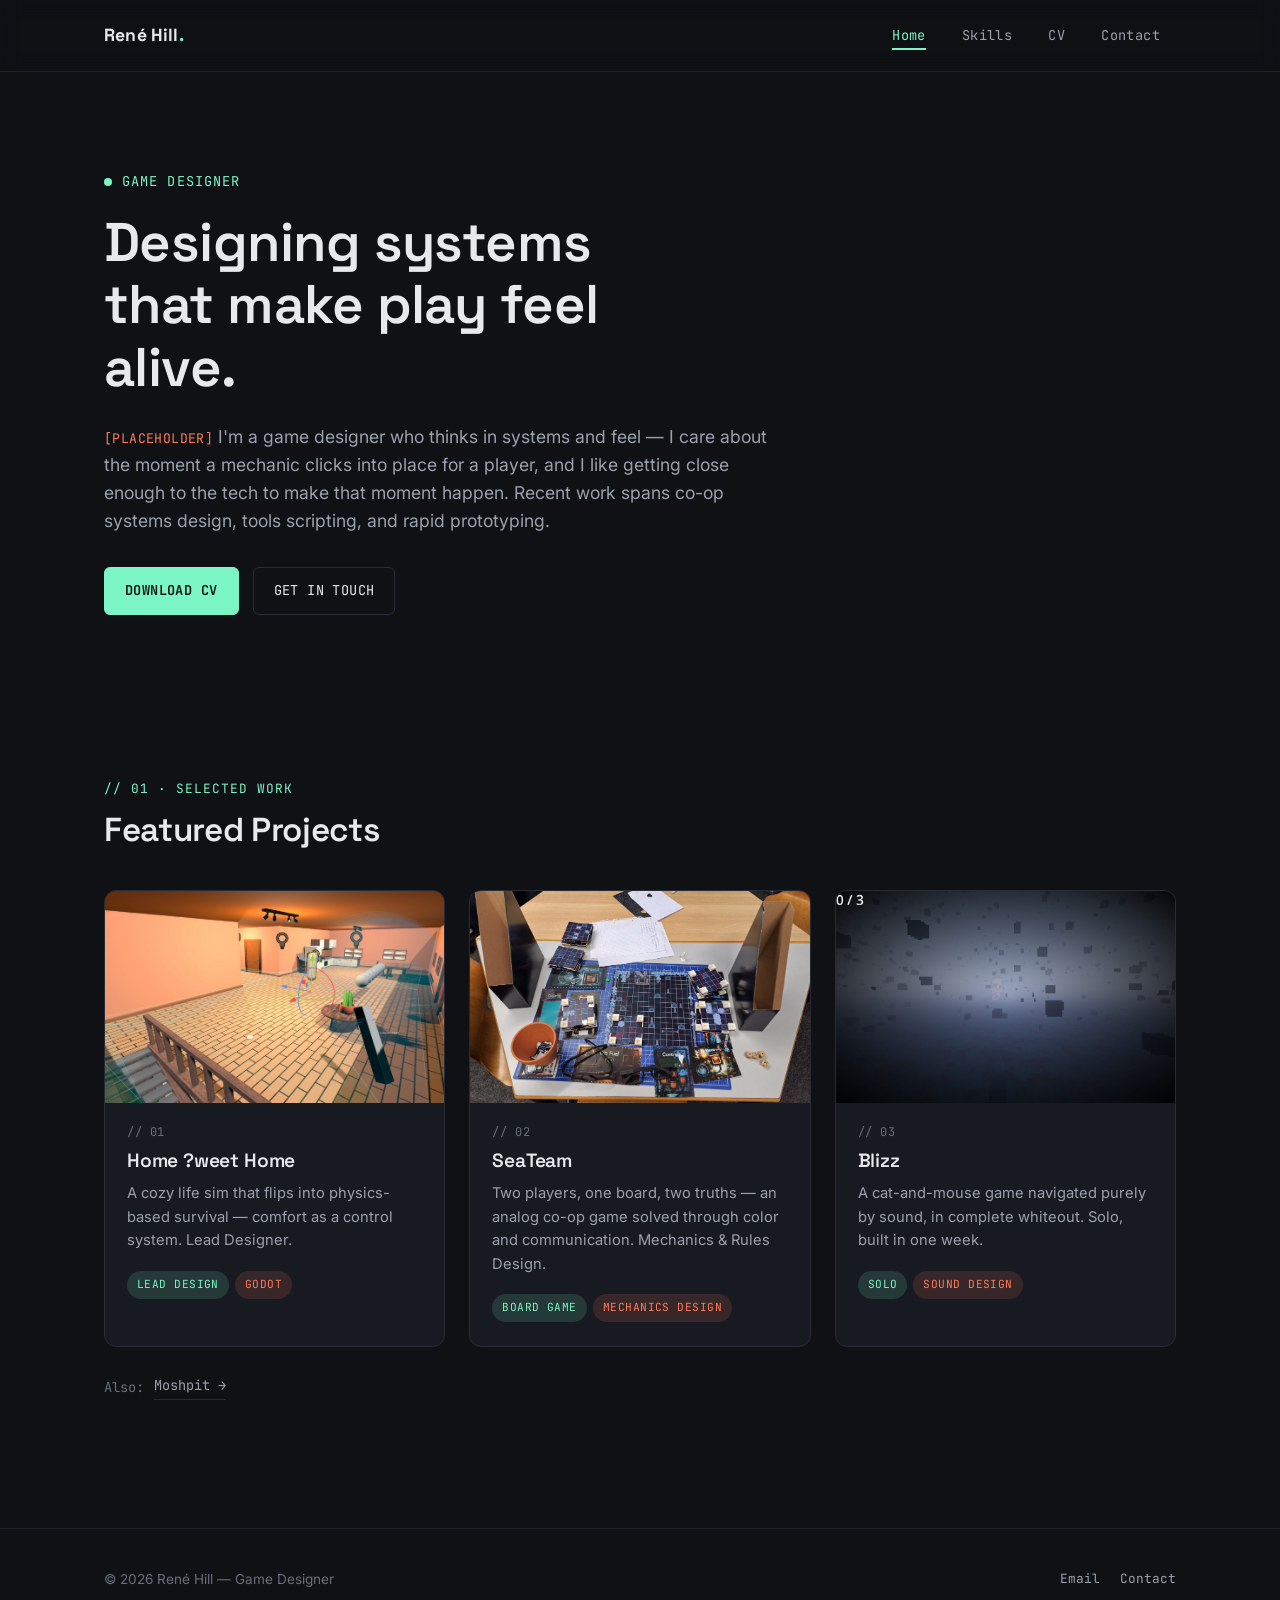
==== index.html @ 654c9f9a "Port" ====
<!doctype html>
<html lang="en">
<head>
  <meta charset="UTF-8" />
  <meta name="viewport" content="width=device-width, initial-scale=1.0" />
  <title>René Hill — Game Designer</title>
  <meta name="description" content="Portfolio of René Hill, Game Designer. Selected projects, skills, and CV." />

  <link rel="preconnect" href="https://fonts.googleapis.com" />
  <link rel="preconnect" href="https://fonts.gstatic.com" crossorigin />
  <link href="https://fonts.googleapis.com/css2?family=Inter:wght@400;500;600;700&family=Space+Grotesk:wght@500;600;700&family=JetBrains+Mono:wght@400;500&display=swap" rel="stylesheet" />

  <link rel="stylesheet" href="assets/css/style.css" />
</head>
<body>
  <a href="#main" class="skip-link">Skip to content</a>

  <header class="site-header">
    <div class="container header-inner">
      <a href="index.html" class="logo">René Hill<span class="accent">.</span></a>
      <nav class="site-nav" id="site-nav">
        <a href="index.html" class="nav-link">Home</a>
        <a href="skills.html" class="nav-link">Skills</a>
        <a href="cv.html" class="nav-link">CV</a>
        <a href="contact.html" class="nav-link">Contact</a>
      </nav>
      <button class="nav-toggle" id="nav-toggle" aria-label="Toggle navigation" aria-expanded="false">
        <span></span><span></span><span></span>
      </button>
    </div>
  </header>

  <main id="main">
    <section class="hero">
      <div class="container">
        <p class="hero-eyebrow">Game Designer</p>
        <h1>Designing systems that make play feel alive.</h1>
        <p class="hero-lede">
          <span class="placeholder">[PLACEHOLDER]</span>
          I'm a game designer who thinks in systems and feel — I care about the moment a mechanic clicks
          into place for a player, and I like getting close enough to the tech to make that moment happen.
          Recent work spans co-op systems design, tools scripting, and rapid prototyping.
        </p>
        <div class="hero-actions">
          <a href="cv.html" class="btn btn-primary">Download CV</a>
          <a href="contact.html" class="btn">Get in touch</a>
        </div>
      </div>
    </section>

    <section class="section" id="work">
      <div class="container">
        <div class="section-head">
          <p class="section-tag">// 01 · Selected Work</p>
          <h2>Featured Projects</h2>
        </div>

        <div class="project-grid">
          <a href="projects/home-sweet-home.html" class="project-card">
            <div class="project-card-media">
              <img src="assets/img/projects/home-sweet-home/hsh-cover.jpg" alt="Home Sweet Home — cozy first-person house interior" loading="lazy" />
            </div>
            <div class="project-card-body">
              <span class="project-card-index mono">// 01</span>
              <h3>Home ?weet Home</h3>
              <p>A cozy life sim that flips into physics-based survival — comfort as a control system. Lead Designer.</p>
              <div class="project-card-tags">
                <span class="tag">Lead Design</span>
                <span class="tag tag--alt">Godot</span>
              </div>
            </div>
          </a>

          <a href="projects/seateam.html" class="project-card">
            <div class="project-card-media">
              <img src="assets/img/projects/seateam/seateam-cover.jpg" alt="SeaTeam — finished physical board game prototype" loading="lazy" />
            </div>
            <div class="project-card-body">
              <span class="project-card-index mono">// 02</span>
              <h3>SeaTeam</h3>
              <p>Two players, one board, two truths — an analog co-op game solved through color and communication. Mechanics & Rules Design.</p>
              <div class="project-card-tags">
                <span class="tag">Board Game</span>
                <span class="tag tag--alt">Mechanics Design</span>
              </div>
            </div>
          </a>

          <a href="projects/blizz.html" class="project-card">
            <div class="project-card-media">
              <img src="assets/img/projects/blizz/blizz-cover.jpg" alt="Blizz — foggy first-person in-game screenshot" loading="lazy" />
            </div>
            <div class="project-card-body">
              <span class="project-card-index mono">// 03</span>
              <h3>Blizz</h3>
              <p>A cat-and-mouse game navigated purely by sound, in complete whiteout. Solo, built in one week.</p>
              <div class="project-card-tags">
                <span class="tag">Solo</span>
                <span class="tag tag--alt">Sound Design</span>
              </div>
            </div>
          </a>
        </div>

        <p class="more-projects">
          <span class="mono">Also:</span>
          <a href="projects/moshpit.html" class="more-link">Moshpit →</a>
        </p>
      </div>
    </section>
  </main>

  <footer class="site-footer">
    <div class="container footer-inner">
      <p>&copy; 2026 René Hill — Game Designer</p>
      <div class="footer-links">
        <a href="mailto:renehill170@gmail.com">Email</a>
        <a href="contact.html">Contact</a>
      </div>
    </div>
  </footer>

  <script src="assets/js/main.js"></script>
</body>
</html>
---- assets/css/style.css ----
/* =========================================================
   Portfolio — Global Styles
   Dark base, mint accent, playful "game UI" micro-details.
   ========================================================= */

:root {
  /* Color */
  --bg: #0f1115;
  --bg-alt: #12151b;
  --surface: #171a21;
  --surface-hover: #1d222b;
  --border: #262b35;
  --border-soft: #1e222b;

  --text: #e8e9ec;
  --text-muted: #9ba1ac;
  --text-faint: #676e7a;

  --accent: #7cf5c4;
  --accent-soft: rgba(124, 245, 196, 0.14);
  --accent-strong: #a8ffdf;
  --accent-2: #ff7a59;
  --accent-2-soft: rgba(255, 122, 89, 0.14);

  --danger: #ff6b6b;

  /* Type */
  --font-body: "Inter", -apple-system, BlinkMacSystemFont, "Segoe UI", sans-serif;
  --font-display: "Space Grotesk", var(--font-body);
  --font-mono: "JetBrains Mono", ui-monospace, SFMono-Regular, Menlo, monospace;

  /* Layout */
  --container-w: 1120px;
  --radius-sm: 6px;
  --radius: 12px;
  --radius-lg: 18px;
  --header-h: 72px;

  /* Motion */
  --ease: cubic-bezier(0.22, 1, 0.36, 1);
}

/* ---------- Reset ---------- */
*,
*::before,
*::after {
  box-sizing: border-box;
}

html {
  scroll-behavior: smooth;
}

body {
  margin: 0;
  background: var(--bg);
  color: var(--text);
  font-family: var(--font-body);
  font-size: 16px;
  line-height: 1.6;
  -webkit-font-smoothing: antialiased;
  text-rendering: optimizeLegibility;
}

img {
  max-width: 100%;
  display: block;
}

a {
  color: inherit;
  text-decoration: none;
}

ul {
  list-style: none;
  margin: 0;
  padding: 0;
}

h1,
h2,
h3,
h4 {
  font-family: var(--font-display);
  font-weight: 600;
  line-height: 1.15;
  margin: 0 0 0.5em;
  letter-spacing: -0.01em;
}

p {
  margin: 0 0 1em;
  color: var(--text-muted);
}

.mono {
  font-family: var(--font-mono);
}

/* ---------- Focus / accessibility ---------- */
:focus-visible {
  outline: 2px solid var(--accent);
  outline-offset: 3px;
  border-radius: 4px;
}

.skip-link {
  position: absolute;
  left: -9999px;
  top: 0;
  background: var(--accent);
  color: var(--bg);
  padding: 10px 16px;
  z-index: 200;
  font-weight: 600;
  border-radius: 0 0 8px 0;
}

.skip-link:focus {
  left: 0;
}

/* ---------- Layout helpers ---------- */
.container {
  width: 100%;
  max-width: var(--container-w);
  margin: 0 auto;
  padding: 0 24px;
}

.section {
  padding: 88px 0;
}

.section--tight {
  padding: 56px 0;
}

.section-tag {
  font-family: var(--font-mono);
  color: var(--accent);
  font-size: 0.8rem;
  letter-spacing: 0.08em;
  text-transform: uppercase;
  margin: 0 0 12px;
  display: inline-flex;
  align-items: center;
  gap: 8px;
}

.section-head {
  margin-bottom: 40px;
  max-width: 640px;
}

.section-head h2 {
  font-size: clamp(1.6rem, 2.6vw, 2.2rem);
}

/* ---------- Buttons ---------- */
.btn {
  display: inline-flex;
  align-items: center;
  gap: 8px;
  font-family: var(--font-mono);
  font-size: 0.85rem;
  letter-spacing: 0.03em;
  text-transform: uppercase;
  padding: 12px 20px;
  border-radius: var(--radius-sm);
  border: 1px solid var(--border);
  background: transparent;
  color: var(--text);
  cursor: pointer;
  transition: border-color 0.2s var(--ease), color 0.2s var(--ease),
    background 0.2s var(--ease), transform 0.15s var(--ease);
}

.btn:hover {
  border-color: var(--accent);
  color: var(--accent);
  transform: translateY(-2px);
}

.btn-primary {
  background: var(--accent);
  color: #06120d;
  border-color: var(--accent);
  font-weight: 600;
}

.btn-primary:hover {
  background: var(--accent-strong);
  border-color: var(--accent-strong);
  color: #06120d;
}

/* ---------- Header / Nav ---------- */
.site-header {
  position: sticky;
  top: 0;
  z-index: 100;
  height: var(--header-h);
  display: flex;
  align-items: center;
  background: rgba(15, 17, 21, 0.82);
  backdrop-filter: blur(10px);
  -webkit-backdrop-filter: blur(10px);
  border-bottom: 1px solid var(--border-soft);
}

.header-inner {
  display: flex;
  align-items: center;
  justify-content: space-between;
}

.logo {
  font-family: var(--font-display);
  font-weight: 700;
  font-size: 1.1rem;
  letter-spacing: 0.01em;
  display: inline-flex;
  align-items: baseline;
}

.logo .accent {
  color: var(--accent);
}

.site-nav {
  display: flex;
  align-items: center;
  gap: 4px;
}

.nav-link {
  position: relative;
  padding: 10px 16px;
  font-family: var(--font-mono);
  font-size: 0.85rem;
  letter-spacing: 0.03em;
  color: var(--text-muted);
  transition: color 0.2s var(--ease);
}

.nav-link::after {
  content: "";
  position: absolute;
  left: 16px;
  right: 16px;
  bottom: 6px;
  height: 2px;
  background: var(--accent);
  transform: scaleX(0);
  transform-origin: left;
  transition: transform 0.25s var(--ease);
}

.nav-link:hover,
.nav-link:focus-visible {
  color: var(--text);
}

.nav-link:hover::after,
.nav-link:focus-visible::after {
  transform: scaleX(1);
}

.nav-link.is-active {
  color: var(--accent);
}

.nav-link.is-active::after {
  transform: scaleX(1);
}

.nav-toggle {
  display: none;
  flex-direction: column;
  justify-content: center;
  gap: 5px;
  width: 40px;
  height: 40px;
  background: transparent;
  border: 1px solid var(--border);
  border-radius: var(--radius-sm);
  cursor: pointer;
}

.nav-toggle span {
  display: block;
  width: 18px;
  height: 2px;
  margin: 0 auto;
  background: var(--text);
  transition: transform 0.25s var(--ease), opacity 0.25s var(--ease);
}

.nav-toggle[aria-expanded="true"] span:nth-child(1) {
  transform: translateY(7px) rotate(45deg);
}

.nav-toggle[aria-expanded="true"] span:nth-child(2) {
  opacity: 0;
}

.nav-toggle[aria-expanded="true"] span:nth-child(3) {
  transform: translateY(-7px) rotate(-45deg);
}

/* ---------- Hero ---------- */
.hero {
  padding: 96px 0 72px;
}

.hero-eyebrow {
  font-family: var(--font-mono);
  color: var(--accent);
  font-size: 0.85rem;
  letter-spacing: 0.08em;
  text-transform: uppercase;
  margin-bottom: 18px;
  display: inline-flex;
  align-items: center;
  gap: 10px;
}

.hero-eyebrow::before {
  content: "";
  width: 8px;
  height: 8px;
  background: var(--accent);
  border-radius: 50%;
}

.hero h1 {
  font-size: clamp(2.2rem, 5vw, 3.4rem);
  max-width: 16ch;
  margin-bottom: 24px;
}

.hero-lede {
  font-size: 1.1rem;
  max-width: 62ch;
  color: var(--text-muted);
}

.hero-actions {
  display: flex;
  gap: 14px;
  margin-top: 32px;
  flex-wrap: wrap;
}

/* ---------- Project cards ---------- */
.project-grid {
  display: grid;
  grid-template-columns: repeat(auto-fit, minmax(260px, 1fr));
  gap: 24px;
}

.project-card {
  position: relative;
  display: flex;
  flex-direction: column;
  background: var(--surface);
  border: 1px solid var(--border);
  border-radius: var(--radius);
  overflow: hidden;
  transition: transform 0.28s var(--ease), border-color 0.28s var(--ease);
}

.project-card:hover,
.project-card:focus-visible {
  transform: translateY(-6px);
  border-color: var(--accent);
}

/* corner-bracket "targeting" frame, animates in on hover */
.project-card::before,
.project-card::after {
  content: "";
  position: absolute;
  width: 18px;
  height: 18px;
  border: 2px solid var(--accent);
  opacity: 0;
  transition: opacity 0.25s var(--ease), width 0.25s var(--ease), height 0.25s var(--ease);
  pointer-events: none;
  z-index: 2;
}

.project-card::before {
  top: 10px;
  left: 10px;
  border-right: none;
  border-bottom: none;
}

.project-card::after {
  bottom: 10px;
  right: 10px;
  border-left: none;
  border-top: none;
}

.project-card:hover::before,
.project-card:hover::after,
.project-card:focus-visible::before,
.project-card:focus-visible::after {
  opacity: 1;
  width: 24px;
  height: 24px;
}

.project-card-media {
  aspect-ratio: 16 / 10;
  background: linear-gradient(135deg, #1c202a, #12141a);
  position: relative;
  overflow: hidden;
}

.project-card-media img {
  width: 100%;
  height: 100%;
  object-fit: cover;
  transition: transform 0.4s var(--ease);
}

.project-card:hover .project-card-media img {
  transform: scale(1.05);
}

.placeholder-media {
  position: absolute;
  inset: 0;
  display: flex;
  align-items: center;
  justify-content: center;
  font-family: var(--font-mono);
  font-size: 0.75rem;
  letter-spacing: 0.08em;
  text-transform: uppercase;
  color: var(--text-faint);
  border: 1px dashed var(--border);
  margin: 10px;
  border-radius: var(--radius-sm);
}

.project-card-body {
  padding: 20px 22px 24px;
  display: flex;
  flex-direction: column;
  gap: 8px;
  flex: 1;
}

.project-card-index {
  font-family: var(--font-mono);
  font-size: 0.75rem;
  color: var(--text-faint);
  letter-spacing: 0.05em;
}

.project-card-body h3 {
  font-size: 1.2rem;
  margin-bottom: 2px;
}

.project-card-body p {
  font-size: 0.92rem;
  margin-bottom: 0;
}

.project-card-tags {
  display: flex;
  flex-wrap: wrap;
  gap: 6px;
  margin-top: 10px;
}

.tag {
  font-family: var(--font-mono);
  font-size: 0.7rem;
  letter-spacing: 0.04em;
  text-transform: uppercase;
  padding: 4px 9px;
  border-radius: 999px;
  background: var(--accent-soft);
  color: var(--accent);
  border: 1px solid transparent;
}

.tag--alt {
  background: var(--accent-2-soft);
  color: var(--accent-2);
}

.more-projects {
  margin: 28px 0 0;
  display: flex;
  align-items: center;
  gap: 10px;
  font-size: 0.85rem;
  color: var(--text-faint);
}

.more-link {
  font-family: var(--font-mono);
  font-size: 0.85rem;
  color: var(--text-muted);
  border-bottom: 1px solid var(--border);
  padding-bottom: 2px;
  transition: color 0.2s var(--ease), border-color 0.2s var(--ease);
}

.more-link:hover {
  color: var(--accent);
  border-color: var(--accent);
}

/* ---------- Generic content blocks ---------- */
.panel {
  background: var(--surface);
  border: 1px solid var(--border);
  border-radius: var(--radius);
  padding: 28px 30px;
}

.two-col {
  display: grid;
  grid-template-columns: repeat(2, 1fr);
  gap: 20px;
}

/* ---------- Skills ---------- */
.skills-grid {
  display: grid;
  grid-template-columns: repeat(2, 1fr);
  gap: 20px;
}

.skill-group {
  background: var(--surface);
  border: 1px solid var(--border);
  border-radius: var(--radius);
  padding: 26px 28px 8px;
  transition: border-color 0.25s var(--ease);
}

.skill-group:hover {
  border-color: var(--border-soft);
}

.skill-group h2 {
  display: flex;
  align-items: baseline;
  gap: 12px;
  font-size: 1.15rem;
  margin-bottom: 18px;
}

.skill-group h2 .mono {
  font-size: 0.8rem;
  color: var(--accent);
  letter-spacing: 0.06em;
}

.skill-list li {
  padding: 14px 0;
  border-top: 1px solid var(--border-soft);
  display: flex;
  flex-direction: column;
  gap: 4px;
}

.skill-list li:first-child {
  border-top: none;
}

.skill-name {
  font-weight: 600;
  font-size: 0.98rem;
}

.skill-context {
  font-size: 0.85rem;
  color: var(--text-muted);
}

/* ---------- Contact ---------- */
.contact-grid {
  display: grid;
  grid-template-columns: repeat(auto-fit, minmax(220px, 1fr));
  gap: 18px;
}

.contact-card {
  background: var(--surface);
  border: 1px solid var(--border);
  border-radius: var(--radius);
  padding: 24px 26px;
  display: flex;
  flex-direction: column;
  gap: 10px;
  transition: transform 0.25s var(--ease), border-color 0.25s var(--ease);
}

.contact-card:hover {
  transform: translateY(-4px);
  border-color: var(--accent);
}

.contact-card .contact-label {
  font-family: var(--font-mono);
  font-size: 0.72rem;
  letter-spacing: 0.08em;
  text-transform: uppercase;
  color: var(--accent);
}

.contact-card .contact-value {
  font-size: 1.05rem;
  font-weight: 600;
  word-break: break-word;
}

/* ---------- CV page ---------- */
.cv-panel {
  display: flex;
  align-items: center;
  justify-content: space-between;
  flex-wrap: wrap;
  gap: 24px;
}

.cv-panel-text h2 {
  margin-bottom: 8px;
}

/* ---------- Footer ---------- */
.site-footer {
  border-top: 1px solid var(--border-soft);
  padding: 40px 0;
  margin-top: 40px;
}

.footer-inner {
  display: flex;
  justify-content: space-between;
  align-items: center;
  flex-wrap: wrap;
  gap: 16px;
}

.footer-inner p {
  margin: 0;
  font-size: 0.85rem;
  color: var(--text-faint);
}

.footer-links {
  display: flex;
  gap: 20px;
}

.footer-links a {
  font-family: var(--font-mono);
  font-size: 0.8rem;
  color: var(--text-muted);
  transition: color 0.2s var(--ease);
}

.footer-links a:hover {
  color: var(--accent);
}

/* ---------- Placeholder marker ---------- */
.placeholder {
  color: var(--accent-2);
  font-family: var(--font-mono);
  font-size: 0.75em;
  letter-spacing: 0.03em;
}

/* ---------- Responsive ---------- */
@media (max-width: 860px) {
  .two-col {
    grid-template-columns: 1fr;
  }

  .skills-grid {
    grid-template-columns: 1fr;
  }
}

@media (max-width: 720px) {
  .nav-toggle {
    display: flex;
  }

  .site-nav {
    position: fixed;
    top: var(--header-h);
    left: 0;
    right: 0;
    flex-direction: column;
    align-items: stretch;
    background: var(--bg-alt);
    border-bottom: 1px solid var(--border);
    padding: 8px 24px 20px;
    gap: 2px;
    transform: translateY(-8px);
    opacity: 0;
    pointer-events: none;
    transition: transform 0.22s var(--ease), opacity 0.22s var(--ease);
  }

  .site-nav.is-open {
    transform: translateY(0);
    opacity: 1;
    pointer-events: auto;
  }

  .nav-link {
    padding: 14px 4px;
    border-bottom: 1px solid var(--border-soft);
  }

  .nav-link::after {
    display: none;
  }

  .hero {
    padding: 64px 0 48px;
  }

  .section {
    padding: 56px 0;
  }

  .footer-inner {
    flex-direction: column;
    align-items: flex-start;
  }
}
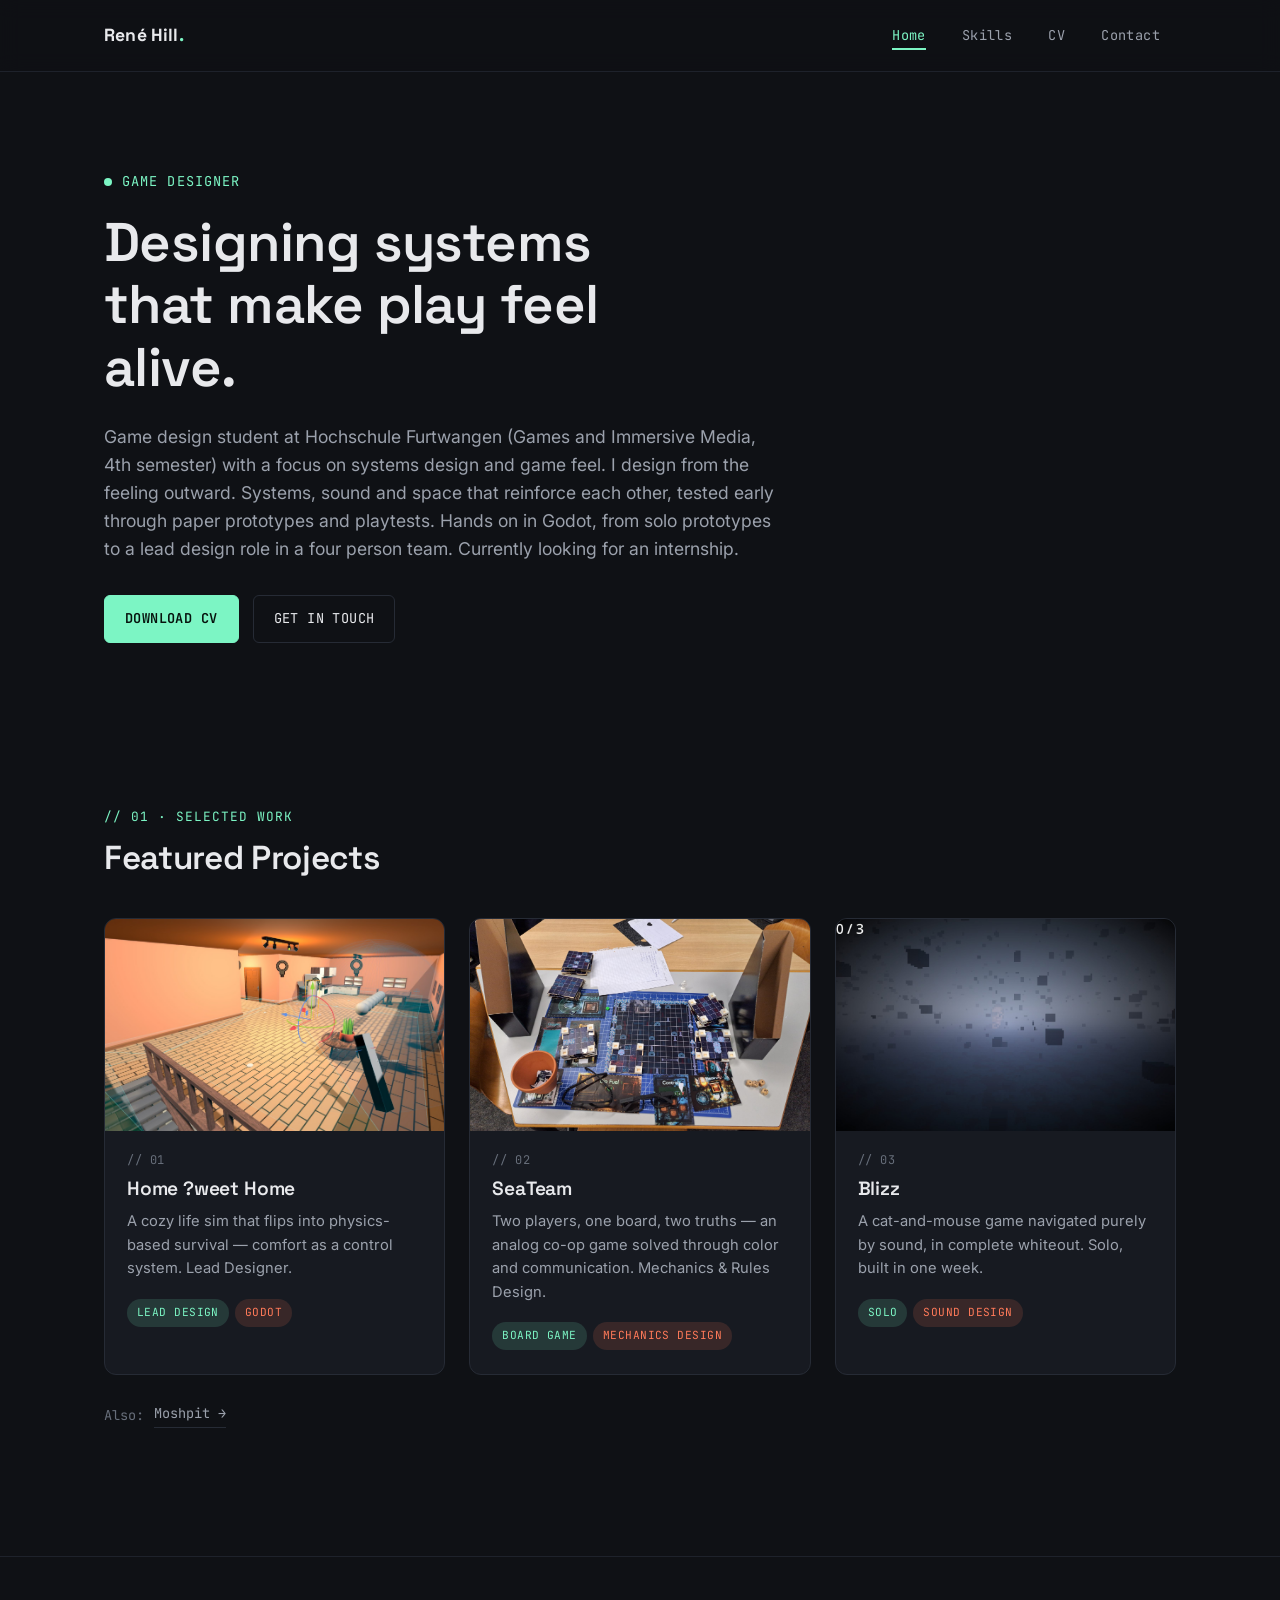
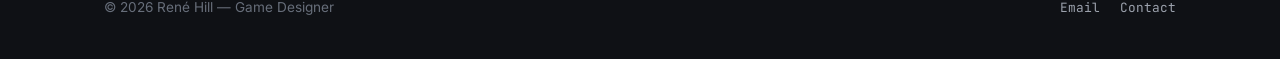
==== commit 51c0dd53: "Placeholder" ====
--- a/index.html
+++ b/index.html
@@ -36,10 +36,10 @@
         <p class="hero-eyebrow">Game Designer</p>
         <h1>Designing systems that make play feel alive.</h1>
         <p class="hero-lede">
-          <span class="placeholder">[PLACEHOLDER]</span>
-          I'm a game designer who thinks in systems and feel — I care about the moment a mechanic clicks
-          into place for a player, and I like getting close enough to the tech to make that moment happen.
-          Recent work spans co-op systems design, tools scripting, and rapid prototyping.
+          Game design student at Hochschule Furtwangen (Games and Immersive Media, 4th semester) with a focus
+          on systems design and game feel. I design from the feeling outward. Systems, sound and space that
+          reinforce each other, tested early through paper prototypes and playtests. Hands on in Godot, from
+          solo prototypes to a lead design role in a four person team. Currently looking for an internship.
         </p>
         <div class="hero-actions">
           <a href="cv.html" class="btn btn-primary">Download CV</a>
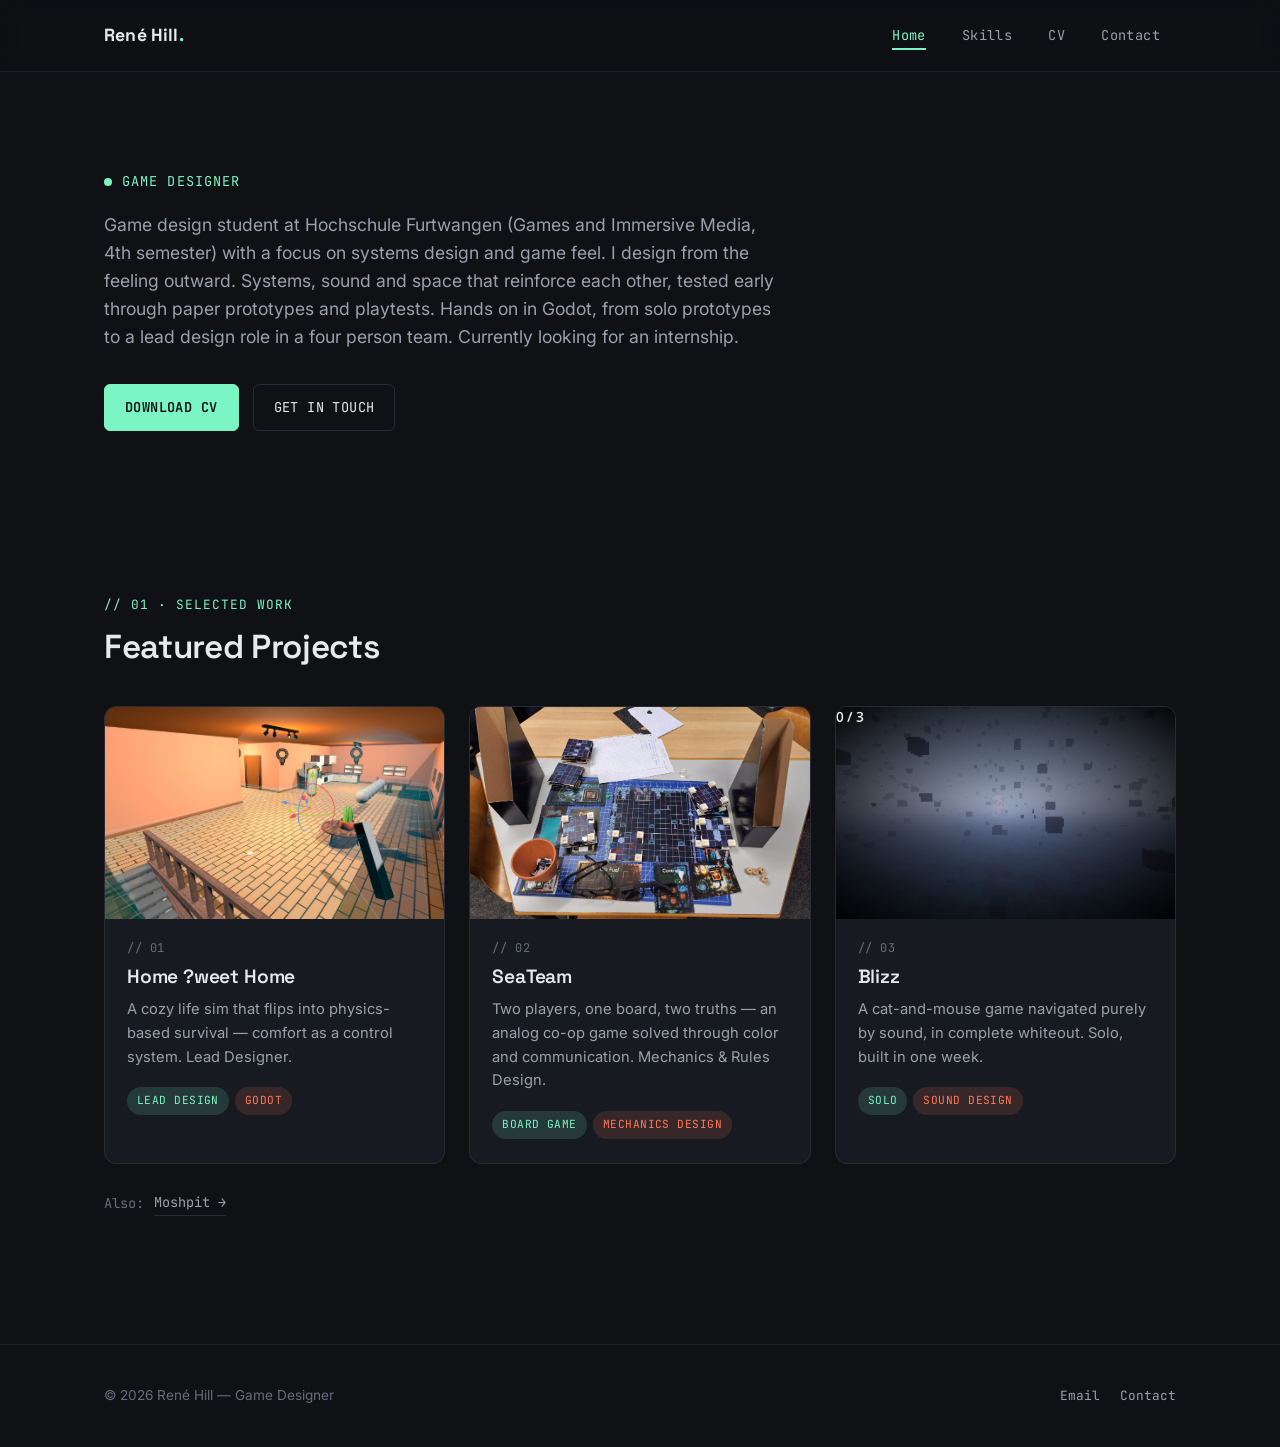
==== commit 19063355: "clear" ====
--- a/index.html
+++ b/index.html
@@ -34,7 +34,6 @@
     <section class="hero">
       <div class="container">
         <p class="hero-eyebrow">Game Designer</p>
-        <h1>Designing systems that make play feel alive.</h1>
         <p class="hero-lede">
           Game design student at Hochschule Furtwangen (Games and Immersive Media, 4th semester) with a focus
           on systems design and game feel. I design from the feeling outward. Systems, sound and space that
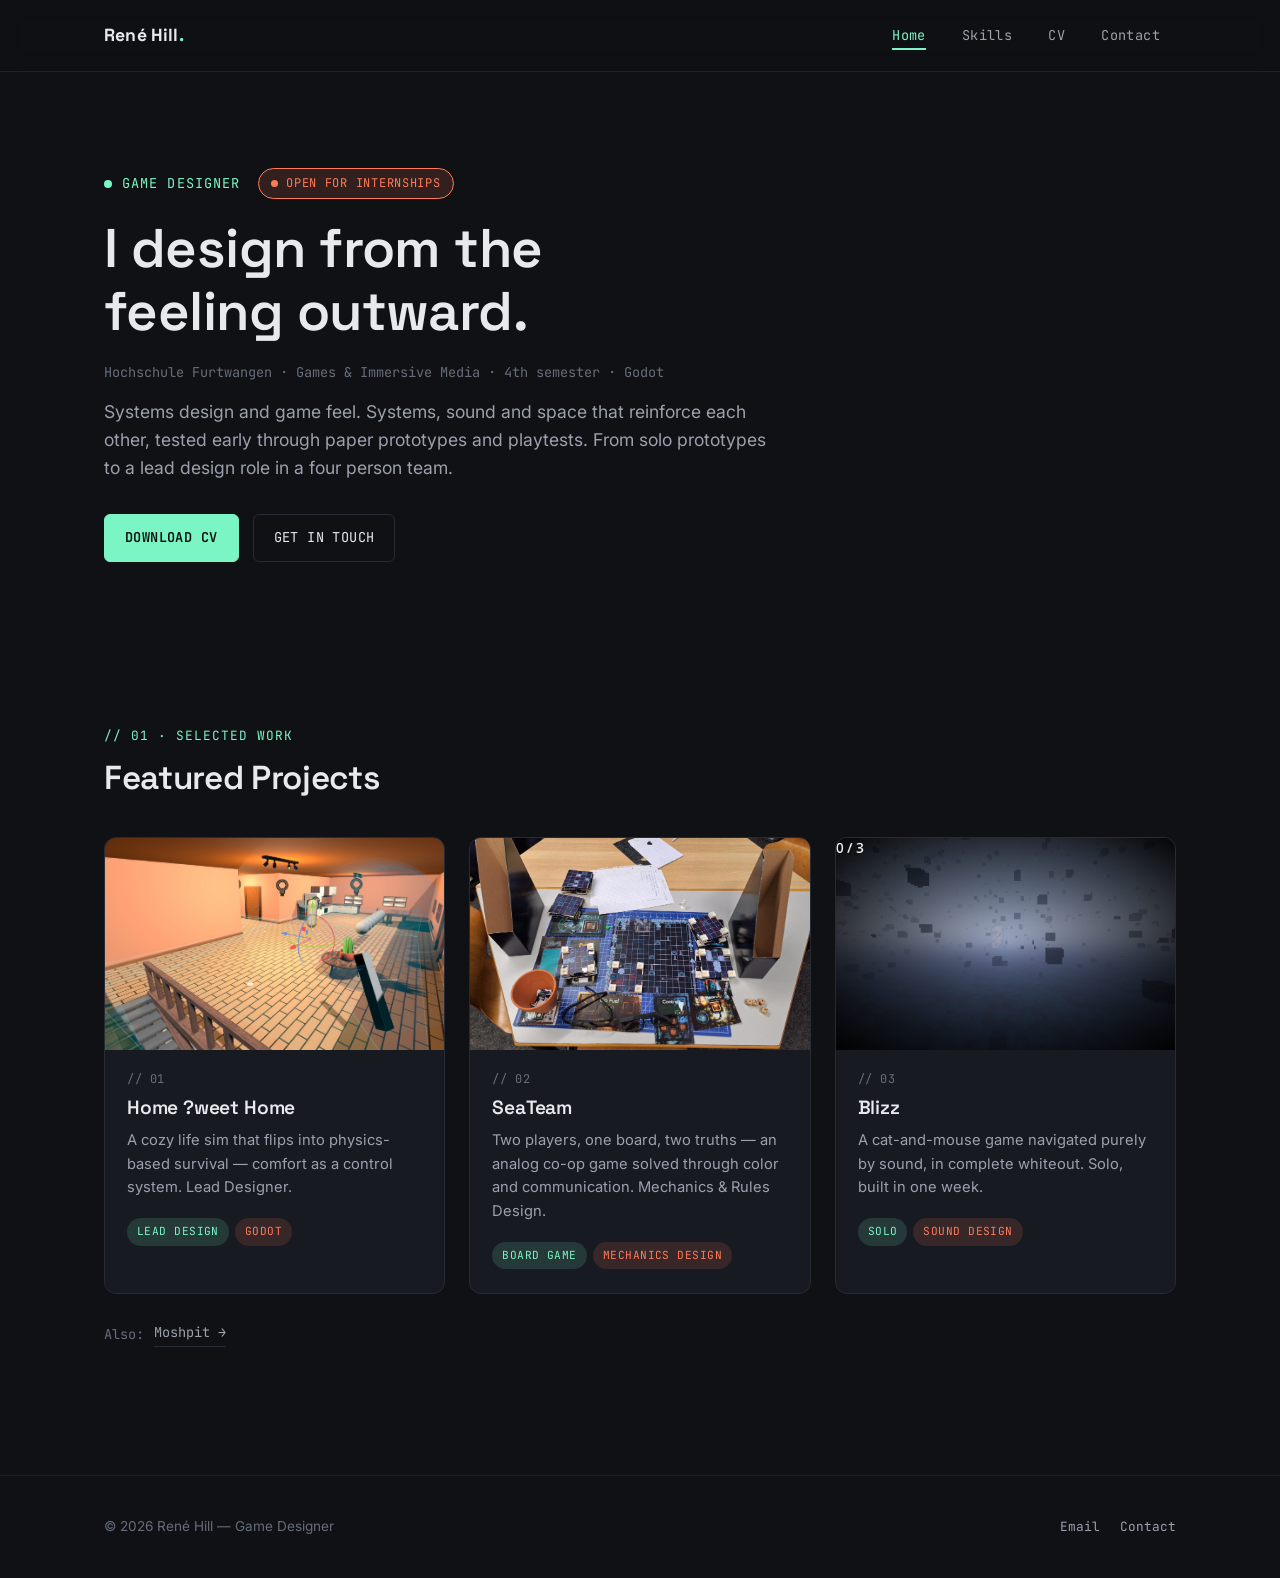
==== commit a43add70: "Changes" ====
--- a/index.html
+++ b/index.html
@@ -33,15 +33,21 @@
   <main id="main">
     <section class="hero">
       <div class="container">
-        <p class="hero-eyebrow">Game Designer</p>
+        <div class="hero-top">
+          <p class="hero-eyebrow">Game Designer</p>
+          <a href="contact.html" class="hero-status">Open for internships</a>
+        </div>
+        <h1>I design from the feeling outward.</h1>
+        <p class="hero-facts mono">
+          Hochschule Furtwangen · Games &amp; Immersive Media · 4th semester · Godot
+        </p>
         <p class="hero-lede">
-          Game design student at Hochschule Furtwangen (Games and Immersive Media, 4th semester) with a focus
-          on systems design and game feel. I design from the feeling outward. Systems, sound and space that
-          reinforce each other, tested early through paper prototypes and playtests. Hands on in Godot, from
-          solo prototypes to a lead design role in a four person team. Currently looking for an internship.
+          Systems design and game feel. Systems, sound and space that reinforce each other, tested early
+          through paper prototypes and playtests. From solo prototypes to a lead design role in a four
+          person team.
         </p>
         <div class="hero-actions">
-          <a href="cv.html" class="btn btn-primary">Download CV</a>
+          <a href="cv/rene-hill-cv.pdf" class="btn btn-primary" download>Download CV</a>
           <a href="contact.html" class="btn">Get in touch</a>
         </div>
       </div>
--- a/assets/css/style.css
+++ b/assets/css/style.css
@@ -335,10 +335,70 @@
   border-radius: 50%;
 }
 
+.hero-top {
+  display: flex;
+  align-items: center;
+  flex-wrap: wrap;
+  gap: 12px 18px;
+  margin-bottom: 18px;
+}
+
+.hero-top .hero-eyebrow {
+  margin-bottom: 0;
+}
+
+.hero-status {
+  display: inline-flex;
+  align-items: center;
+  gap: 8px;
+  padding: 5px 12px;
+  border: 1px solid var(--accent-2);
+  border-radius: 999px;
+  background: var(--accent-2-soft);
+  color: var(--accent-2);
+  font-family: var(--font-mono);
+  font-size: 0.75rem;
+  letter-spacing: 0.06em;
+  text-transform: uppercase;
+  text-decoration: none;
+  transition: background 0.2s var(--ease);
+}
+
+.hero-status:hover {
+  background: rgba(255, 122, 89, 0.24);
+}
+
+.hero-status::before {
+  content: "";
+  width: 7px;
+  height: 7px;
+  border-radius: 50%;
+  background: var(--accent-2);
+  animation: status-pulse 2s var(--ease) infinite;
+}
+
+@keyframes status-pulse {
+  0%   { box-shadow: 0 0 0 0 rgba(255, 122, 89, 0.6); }
+  70%  { box-shadow: 0 0 0 7px rgba(255, 122, 89, 0); }
+  100% { box-shadow: 0 0 0 0 rgba(255, 122, 89, 0); }
+}
+
+@media (prefers-reduced-motion: reduce) {
+  .hero-status::before {
+    animation: none;
+  }
+}
+
 .hero h1 {
   font-size: clamp(2.2rem, 5vw, 3.4rem);
   max-width: 16ch;
-  margin-bottom: 24px;
+  margin-bottom: 20px;
+}
+
+.hero-facts {
+  font-size: 0.85rem;
+  color: var(--text-faint);
+  margin: 0 0 14px;
 }
 
 .hero-lede {
